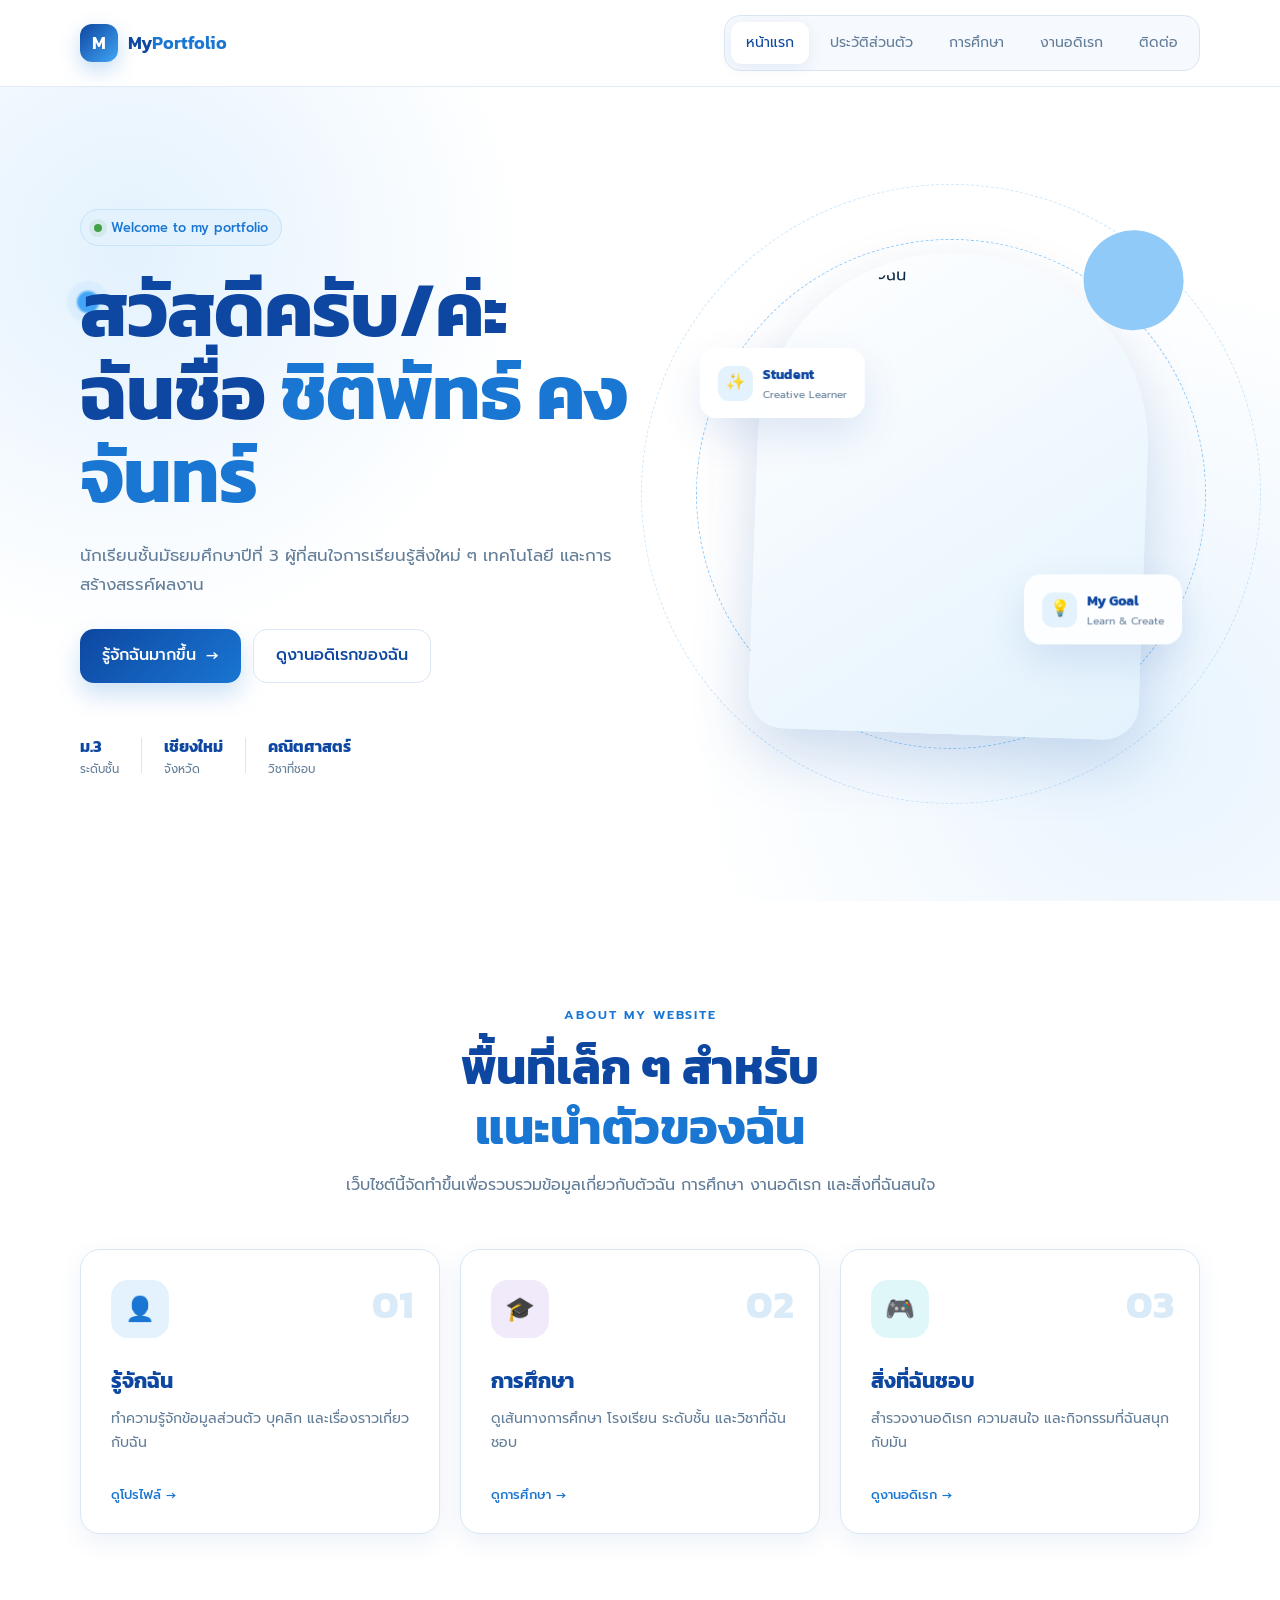
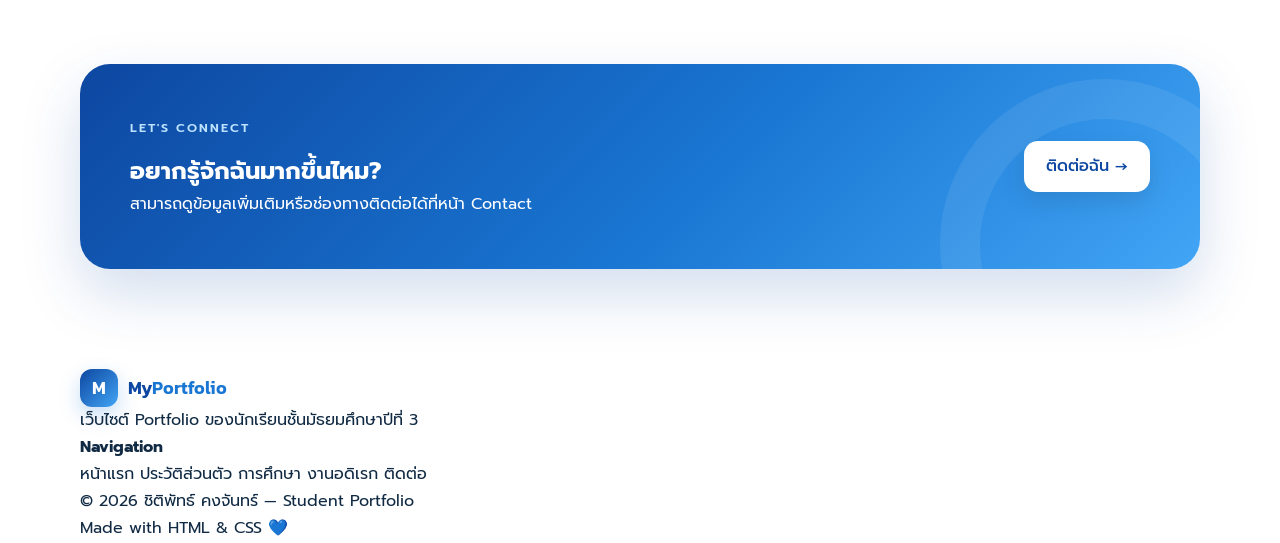
==== index.html @ 9b111a06 "Remove brackets from Thai name and location" ====
<!DOCTYPE html>
<html lang="th">
<head>
    <meta charset="UTF-8">
    <meta name="viewport" content="width=device-width, initial-scale=1.0">
    <meta name="description" content="เว็บไซต์ Portfolio แนะนำตัวของนักเรียนชั้นมัธยมศึกษาปีที่ 3">
    <title>My Portfolio | หน้าแรก</title>

    <link rel="preconnect" href="https://fonts.googleapis.com">
    <link rel="preconnect" href="https://fonts.gstatic.com" crossorigin>
    <link href="https://fonts.googleapis.com/css2?family=Kanit:wght@300;400;500;600;700&family=Prompt:wght@300;400;500;600&display=swap" rel="stylesheet">

    <link rel="stylesheet" href="style.css">
</head>

<body>

    <header class="site-header">
        <nav class="navbar container">

            <a href="index.html" class="logo">
                <span class="logo-mark">M</span>
                <span>My<span>Portfolio</span></span>
            </a>

            <div class="nav-links">
                <a href="index.html" class="active">หน้าแรก</a>
                <a href="profile.html">ประวัติส่วนตัว</a>
                <a href="education.html">การศึกษา</a>
                <a href="hobby.html">งานอดิเรก</a>
                <a href="contact.html">ติดต่อ</a>
            </div>

        </nav>
    </header>


    <main>

        <section class="hero">
            <div class="hero-decoration circle-one"></div>
            <div class="hero-decoration circle-two"></div>
            <div class="hero-grid container">

                <div class="hero-content fade-up">

                    <div class="eyebrow">
                        <span class="status-dot"></span>
                        Welcome to my portfolio
                    </div>

                    <h1>
                        สวัสดีครับ/ค่ะ
                        <br>
                        ฉันชื่อ <span>ชิติพัทธ์ คงจันทร์</span>
                    </h1>

                    <p class="hero-description">
                        นักเรียนชั้นมัธยมศึกษาปีที่ 3
                        ผู้ที่สนใจการเรียนรู้สิ่งใหม่ ๆ
                        เทคโนโลยี และการสร้างสรรค์ผลงาน
                    </p>

                    <div class="hero-buttons">
                        <a href="profile.html" class="btn btn-primary">
                            รู้จักฉันมากขึ้น
                            <span>→</span>
                        </a>

                        <a href="hobby.html" class="btn btn-outline">
                            ดูงานอดิเรกของฉัน
                        </a>
                    </div>

                    <div class="hero-highlights">

                        <div class="highlight">
                            <strong>ม.3</strong>
                            <span>ระดับชั้น</span>
                        </div>

                        <div class="highlight-line"></div>

                        <div class="highlight">
                            <strong>เชียงใหม่</strong>
                            <span>จังหวัด</span>
                        </div>

                        <div class="highlight-line"></div>

                        <div class="highlight">
                            <strong>คณิตศาสตร์</strong>
                            <span>วิชาที่ชอบ</span>
                        </div>

                    </div>
                </div>


                <div class="hero-visual fade-up delay-one">

                    <div class="profile-orbit orbit-one"></div>
                    <div class="profile-orbit orbit-two"></div>

                    <div class="profile-frame">

                        <div class="image-decoration"></div>

                        <img
                            src="https://placehold.co/500x600/E3F2FD/0D47A1?text=PROFILE"
                            alt="รูปโปรไฟล์ของฉัน"
                            class="hero-image"
                        >

                        <div class="floating-card floating-card-top">
                            <span class="floating-icon">✨</span>
                            <div>
                                <strong>Student</strong>
                                <small>Creative Learner</small>
                            </div>
                        </div>

                        <div class="floating-card floating-card-bottom">
                            <span class="floating-icon">💡</span>
                            <div>
                                <strong>My Goal</strong>
                                <small>Learn & Create</small>
                            </div>
                        </div>

                    </div>
                </div>

            </div>
        </section>


        <section class="intro-section section-padding">

            <div class="container">

                <div class="section-heading centered">
                    <span class="section-label">ABOUT MY WEBSITE</span>
                    <h2>พื้นที่เล็ก ๆ สำหรับ<br><span>แนะนำตัวของฉัน</span></h2>
                    <p>
                        เว็บไซต์นี้จัดทำขึ้นเพื่อรวบรวมข้อมูลเกี่ยวกับตัวฉัน
                        การศึกษา งานอดิเรก และสิ่งที่ฉันสนใจ
                    </p>
                </div>

                <div class="feature-grid">

                    <a href="profile.html" class="feature-card">
                        <div class="feature-number">01</div>
                        <div class="feature-icon blue">👤</div>
                        <h3>รู้จักฉัน</h3>
                        <p>
                            ทำความรู้จักข้อมูลส่วนตัว
                            บุคลิก และเรื่องราวเกี่ยวกับฉัน
                        </p>
                        <span class="feature-link">ดูโปรไฟล์ →</span>
                    </a>

                    <a href="education.html" class="feature-card">
                        <div class="feature-number">02</div>
                        <div class="feature-icon purple">🎓</div>
                        <h3>การศึกษา</h3>
                        <p>
                            ดูเส้นทางการศึกษา โรงเรียน
                            ระดับชั้น และวิชาที่ฉันชอบ
                        </p>
                        <span class="feature-link">ดูการศึกษา →</span>
                    </a>

                    <a href="hobby.html" class="feature-card">
                        <div class="feature-number">03</div>
                        <div class="feature-icon cyan">🎮</div>
                        <h3>สิ่งที่ฉันชอบ</h3>
                        <p>
                            สำรวจงานอดิเรก ความสนใจ
                            และกิจกรรมที่ฉันสนุกกับมัน
                        </p>
                        <span class="feature-link">ดูงานอดิเรก →</span>
                    </a>

                </div>

            </div>
        </section>


        <section class="cta-section">

            <div class="container">

                <div class="cta-box">

                    <div>
                        <span class="section-label light-label">LET'S CONNECT</span>
                        <h2>อยากรู้จักฉันมากขึ้นไหม?</h2>
                        <p>
                            สามารถดูข้อมูลเพิ่มเติมหรือช่องทางติดต่อได้ที่หน้า Contact
                        </p>
                    </div>

                    <a href="contact.html" class="btn btn-white">
                        ติดต่อฉัน →
                    </a>

                </div>

            </div>

        </section>

    </main>


    <footer class="site-footer">

        <div class="container footer-content">

            <div class="footer-brand">
                <a href="index.html" class="logo footer-logo">
                    <span class="logo-mark">M</span>
                    <span>My<span>Portfolio</span></span>
                </a>

                <p>
                    เว็บไซต์ Portfolio ของนักเรียนชั้นมัธยมศึกษาปีที่ 3
                </p>
            </div>

            <div class="footer-links">
                <h4>Navigation</h4>
                <a href="index.html">หน้าแรก</a>
                <a href="profile.html">ประวัติส่วนตัว</a>
                <a href="education.html">การศึกษา</a>
                <a href="hobby.html">งานอดิเรก</a>
                <a href="contact.html">ติดต่อ</a>
            </div>

        </div>

        <div class="container footer-bottom">
            <p>© 2026 ชิติพัทธ์ คงจันทร์ — Student Portfolio</p>
            <p>Made with HTML & CSS 💙</p>
        </div>

    </footer>

</body>
</html>
---- style.css ----
/* =========================================================
   MY PORTFOLIO
   Modern Student Portfolio
   HTML5 + CSS3
========================================================= */


/* =========================================================
   1. VARIABLES
========================================================= */

:root {
    --primary-dark: #0D47A1;
    --primary: #1976D2;
    --primary-light: #42A5F5;
    --sky: #90CAF9;
    --light-blue: #E3F2FD;

    --white: #FFFFFF;
    --bg: #F7FAFE;
    --text: #102A43;
    --text-light: #627D98;
    --border: #D9E7F5;

    --purple: #7E57C2;
    --cyan: #00ACC1;
    --green: #43A047;
    --orange: #FB8C00;
    --pink: #EC407A;

    --shadow-sm: 0 8px 24px rgba(13, 71, 161, 0.08);
    --shadow-md: 0 16px 40px rgba(13, 71, 161, 0.12);
    --shadow-lg: 0 25px 60px rgba(13, 71, 161, 0.18);

    --radius-sm: 12px;
    --radius-md: 20px;
    --radius-lg: 30px;

    --transition: 0.3s ease;
}


/* =========================================================
   2. RESET
========================================================= */

* {
    margin: 0;
    padding: 0;
    box-sizing: border-box;
}

html {
    scroll-behavior: smooth;
}

body {
    font-family: "Prompt", sans-serif;
    color: var(--text);
    background: var(--white);
    line-height: 1.7;
    overflow-x: hidden;
}

img {
    max-width: 100%;
    display: block;
}

a {
    text-decoration: none;
    color: inherit;
}

button,
a {
    -webkit-tap-highlight-color: transparent;
}


/* =========================================================
   3. GENERAL
========================================================= */

.container {
    width: min(1120px, calc(100% - 40px));
    margin: 0 auto;
}

.section-padding {
    padding: 100px 0;
}

.light-bg {
    background: var(--bg);
}

.section-heading {
    margin-bottom: 50px;
}

.section-heading.centered {
    text-align: center;
    max-width: 700px;
    margin-left: auto;
    margin-right: auto;
}

.section-label {
    display: inline-block;
    color: var(--primary);
    font-size: 0.78rem;
    font-weight: 600;
    letter-spacing: 2px;
    margin-bottom: 12px;
}

.light-label {
    color: #BDE3FF;
}

.section-heading h2,
.about-section h2,
.favorite-content h2 {
    font-family: "Kanit", sans-serif;
    font-size: clamp(2rem, 4vw, 3rem);
    line-height: 1.25;
    color: var(--primary-dark);
}

.section-heading h2 span,
.about-section h2 span,
.favorite-content h2 span {
    color: var(--primary);
}

.section-heading p {
    color: var(--text-light);
    margin-top: 15px;
}


/* =========================================================
   4. NAVIGATION
========================================================= */

.site-header {
    position: sticky;
    top: 0;
    z-index: 1000;
    padding: 14px 0;
    background: rgba(255, 255, 255, 0.88);
    backdrop-filter: blur(18px);
    -webkit-backdrop-filter: blur(18px);
    border-bottom: 1px solid rgba(217, 231, 245, 0.8);
}

.navbar {
    min-height: 58px;
    display: flex;
    align-items: center;
    justify-content: space-between;
    gap: 30px;
}

.logo {
    display: flex;
    align-items: center;
    gap: 10px;
    font-family: "Kanit", sans-serif;
    font-weight: 600;
    font-size: 1.15rem;
    color: var(--primary-dark);
    white-space: nowrap;
}

.logo > span:last-child > span {
    color: var(--primary);
}

.logo-mark {
    width: 38px;
    height: 38px;
    border-radius: 12px;
    display: grid;
    place-items: center;
    color: var(--white);
    background: linear-gradient(135deg, var(--primary-dark), var(--primary-light));
    box-shadow: 0 8px 20px rgba(25, 118, 210, 0.25);
}

.nav-links {
    display: flex;
    align-items: center;
    gap: 6px;
    padding: 6px;
    background: rgba(245, 249, 253, 0.9);
    border: 1px solid var(--border);
    border-radius: 16px;
}

.nav-links a {
    padding: 9px 15px;
    border-radius: 11px;
    color: var(--text-light);
    font-size: 0.88rem;
    transition: var(--transition);
}

.nav-links a:hover,
.nav-links a.active {
    color: var(--primary-dark);
    background: var(--white);
    box-shadow: 0 4px 15px rgba(13, 71, 161, 0.08);
}


/* =========================================================
   5. BUTTONS
========================================================= */

.btn {
    min-height: 50px;
    padding: 12px 22px;
    display: inline-flex;
    align-items: center;
    justify-content: center;
    gap: 10px;
    border-radius: 14px;
    font-family: "Prompt", sans-serif;
    font-weight: 500;
    transition: var(--transition);
    cursor: pointer;
}

.btn-primary {
    color: var(--white);
    background: linear-gradient(135deg, var(--primary-dark), var(--primary));
    box-shadow: 0 12px 25px rgba(25, 118, 210, 0.22);
}

.btn-primary:hover {
    transform: translateY(-3px);
    box-shadow: 0 17px 30px rgba(25, 118, 210, 0.3);
}

.btn-outline {
    color: var(--primary-dark);
    border: 1px solid var(--border);
    background: var(--white);
}

.btn-outline:hover {
    color: var(--white);
    border-color: var(--primary);
    background: var(--primary);
    transform: translateY(-3px);
}

.btn-white {
    color: var(--primary-dark);
    background: var(--white);
    box-shadow: 0 10px 25px rgba(0, 0, 0, 0.1);
}

.btn-white:hover {
    transform: translateY(-3px);
    box-shadow: 0 15px 30px rgba(0, 0, 0, 0.15);
}


/* =========================================================
   6. HERO
========================================================= */

.hero {
    min-height: calc(100vh - 86px);
    position: relative;
    display: flex;
    align-items: center;
    overflow: hidden;
    background:
        radial-gradient(circle at 10% 20%, rgba(144, 202, 249, 0.25), transparent 30%),
        radial-gradient(circle at 90% 80%, rgba(66, 165, 245, 0.12), transparent 35%),
        var(--white);
}

.hero-grid {
    position: relative;
    z-index: 2;
    display: grid;
    grid-template-columns: 1.05fr 0.95fr;
    align-items: center;
    gap: 70px;
    padding: 80px 0;
}

.eyebrow {
    width: fit-content;
    display: flex;
    align-items: center;
    gap: 9px;
    padding: 7px 13px;
    margin-bottom: 22px;
    color: var(--primary);
    background: var(--light-blue);
    border: 1px solid #C7E4FA;
    border-radius: 30px;
    font-size: 0.8rem;
    font-weight: 500;
}

.status-dot {
    width: 8px;
    height: 8px;
    border-radius: 50%;
    background: #43A047;
    box-shadow: 0 0 0 5px rgba(67, 160, 71, 0.1);
}

.hero h1 {
    font-family: "Kanit", sans-serif;
    font-size: clamp(3rem, 6vw, 5.2rem);
    line-height: 1.08;
    color: var(--primary-dark);
    letter-spacing: -1px;
}

.hero h1 span {
    color: var(--primary);
}

.hero-description {
    max-width: 590px;
    margin: 25px 0 30px;
    color: var(--text-light);
    font-size: 1.05rem;
}

.hero-buttons {
    display: flex;
    flex-wrap: wrap;
    gap: 12px;
}

.hero-highlights {
    display: flex;
    align-items: center;
    gap: 22px;
    margin-top: 50px;
}

.highlight {
    display: flex;
    flex-direction: column;
}

.highlight strong {
    color: var(--primary-dark);
    font-family: "Kanit", sans-serif;
    font-size: 1rem;
}

.highlight span {
    color: var(--text-light);
    font-size: 0.72rem;
}

.highlight-line {
    width: 1px;
    height: 35px;
    background: var(--border);
}


/* Hero image */

.hero-visual {
    position: relative;
    display: flex;
    justify-content: center;
    min-height: 570px;
    align-items: center;
}

.profile-frame {
    width: min(390px, 80%);
    height: 480px;
    position: relative;
    z-index: 3;
    padding: 10px;
    border-radius: 190px 190px 35px 35px;
    background: linear-gradient(145deg, #FFFFFF, #E3F2FD);
    box-shadow: var(--shadow-lg);
    transform: rotate(2deg);
}

.hero-image {
    width: 100%;
    height: 100%;
    object-fit: cover;
    border-radius: 180px 180px 28px 28px;
}

.image-decoration {
    position: absolute;
    width: 100px;
    height: 100px;
    right: -30px;
    top: -30px;
    z-index: -1;
    border-radius: 50%;
    background: var(--sky);
}

.profile-orbit {
    position: absolute;
    border: 1px dashed #90CAF9;
    border-radius: 50%;
}

.orbit-one {
    width: 510px;
    height: 510px;
}

.orbit-two {
    width: 620px;
    height: 620px;
    border-color: rgba(144, 202, 249, 0.45);
}

.floating-card {
    position: absolute;
    z-index: 5;
    display: flex;
    align-items: center;
    gap: 10px;
    padding: 13px 17px;
    border: 1px solid rgba(255, 255, 255, 0.8);
    border-radius: 17px;
    background: rgba(255, 255, 255, 0.9);
    backdrop-filter: blur(15px);
    box-shadow: var(--shadow-md);
    transform: rotate(-2deg);
}

.floating-card strong,
.floating-card small {
    display: block;
}

.floating-card strong {
    color: var(--primary-dark);
    font-family: "Kanit", sans-serif;
    font-size: 0.9rem;
}

.floating-card small {
    color: var(--text-light);
    font-size: 0.65rem;
}

.floating-icon {
    width: 35px;
    height: 35px;
    display: grid;
    place-items: center;
    border-radius: 11px;
    background: var(--light-blue);
}

.floating-card-top {
    left: -60px;
    top: 100px;
}

.floating-card-bottom {
    right: -40px;
    bottom: 95px;
}

.hero-decoration {
    position: absolute;
    border-radius: 50%;
    filter: blur(1px);
}

.circle-one {
    width: 22px;
    height: 22px;
    background: var(--primary-light);
    left: 6%;
    top: 25%;
    box-shadow: 0 0 0 10px rgba(66, 165, 245, 0.08);
}

.circle-two {
    width: 14px;
    height: 14px;
    background: var(--sky);
    right: 8%;
    top: 22%;
}


/* =========================================================
   7. FEATURE SECTION
========================================================= */

.feature-grid {
    display: grid;
    grid-template-columns: repeat(3, 1fr);
    gap: 20px;
}

.feature-card {
    position: relative;
    min-height: 285px;
    padding: 30px;
    overflow: hidden;
    border: 1px solid var(--border);
    border-radius: var(--radius-md);
    background: var(--white);
    box-shadow: var(--shadow-sm);
    transition: var(--transition);
}

.feature-card:hover {
    transform: translateY(-8px);
    border-color: #B8D8F3;
    box-shadow: var(--shadow-md);
}

.feature-number {
    position: absolute;
    right: 25px;
    top: 20px;
    color: #D9EAF8;
    font-family: "Kanit", sans-serif;
    font-size: 2.5rem;
    font-weight: 700;
}

.feature-icon {
    width: 58px;
    height: 58px;
    display: grid;
    place-items: center;
    margin-bottom: 25px;
    border-radius: 17px;
    font-size: 1.5rem;
}

.feature-icon.blue {
    background: #E3F2FD;
}

.feature-icon.purple {
    background: #F0EAFB;
}

.feature-icon.cyan {
    background: #E0F7FA;
}

.feature-card h3 {
    margin-bottom: 8px;
    color: var(--primary-dark);
    font-family: "Kanit", sans-serif;
    font-size: 1.3rem;
}

.feature-card p {
    color: var(--text-light);
    font-size: 0.88rem;
}

.feature-link {
    position: absolute;
    bottom: 28px;
    color: var(--primary);
    font-size: 0.8rem;
    font-weight: 500;
}


/* =========================================================
   8. CTA
========================================================= */

.cta-section {
    padding: 30px 0 100px;
}

.cta-box {
    position: relative;
    overflow: hidden;
    display: flex;
    align-items: center;
    justify-content: space-between;
    gap: 30px;
    padding: 50px;
    border-radius: var(--radius-lg);
    color: var(--white);
    background: linear-gradient(135deg, #0D47A1, #1976D2 55%, #42A5F5);
    box-shadow: var(--shadow-lg);
}

.cta-box::after {
    content: "";
    position: absolute;
    width: 250px;
    height: 250px;
    right: -70px;
    bottom: -140px;
    border: 40px solid rgba(255, 255, 255, 0.08);
    border-radius: 50%;
}

.cta-box h2 {
    position: relative;
    z-index: 2;
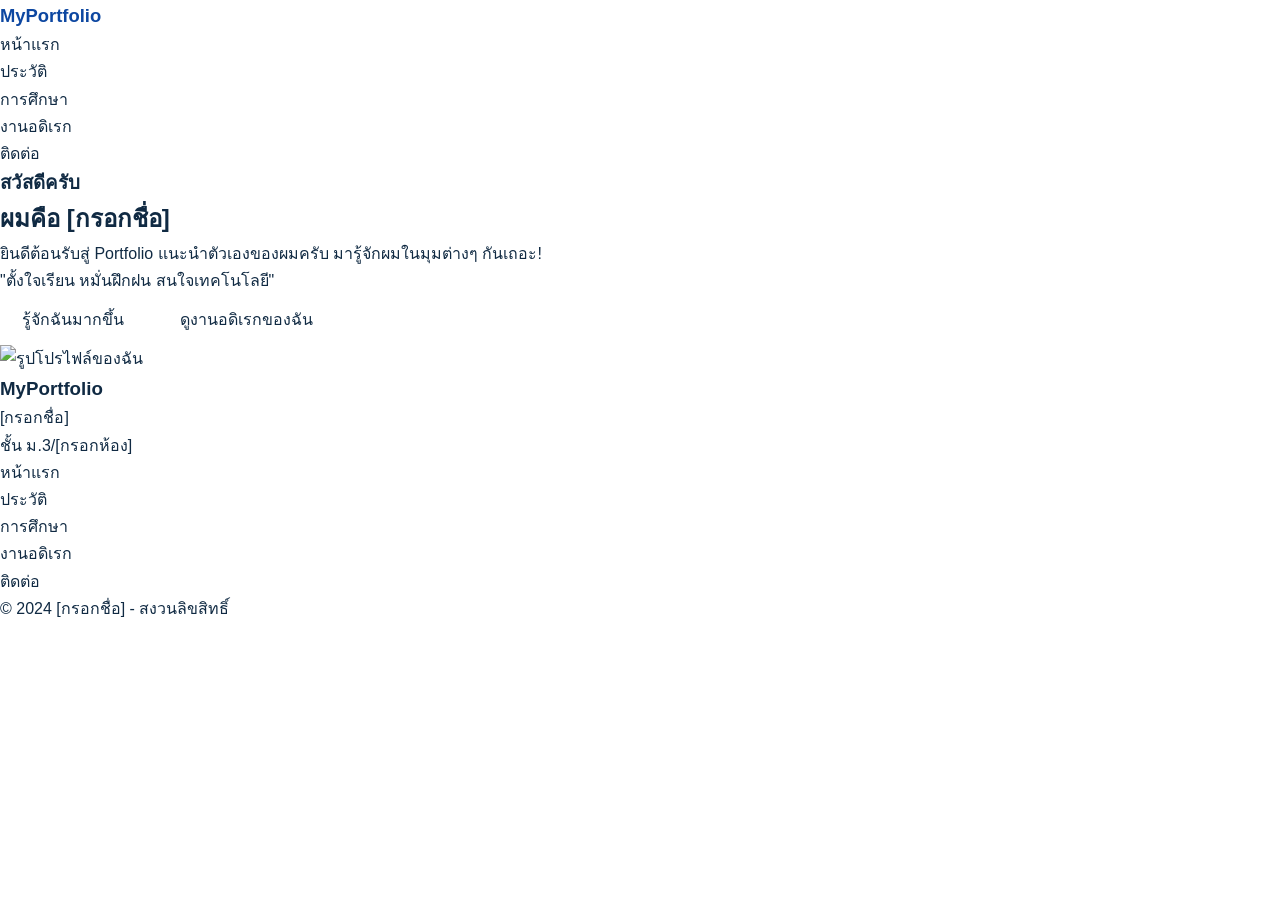
==== commit a8ab2ff5: "Update index.html" ====
--- a/index.html
+++ b/index.html
@@ -3,250 +3,67 @@
 <head>
     <meta charset="UTF-8">
     <meta name="viewport" content="width=device-width, initial-scale=1.0">
-    <meta name="description" content="เว็บไซต์ Portfolio แนะนำตัวของนักเรียนชั้นมัธยมศึกษาปีที่ 3">
-    <title>My Portfolio | หน้าแรก</title>
-
-    <link rel="preconnect" href="https://fonts.googleapis.com">
-    <link rel="preconnect" href="https://fonts.gstatic.com" crossorigin>
-    <link href="https://fonts.googleapis.com/css2?family=Kanit:wght@300;400;500;600;700&family=Prompt:wght@300;400;500;600&display=swap" rel="stylesheet">
-
+    <title>ยินดีต้อนรับ - Portfolio ของฉัน</title>
     <link rel="stylesheet" href="style.css">
+    <!-- Google Fonts for Modern Typography -->
+    <link href="[https://fonts.googleapis.com/css2?family=Kanit:wght@300;400;500;700&display=swap](https://fonts.googleapis.com/css2?family=Kanit:wght@300;400;500;700&display=swap)" rel="stylesheet">
 </head>
-
 <body>
 
-    <header class="site-header">
-        <nav class="navbar container">
-
-            <a href="index.html" class="logo">
-                <span class="logo-mark">M</span>
-                <span>My<span>Portfolio</span></span>
-            </a>
-
-            <div class="nav-links">
-                <a href="index.html" class="active">หน้าแรก</a>
-                <a href="profile.html">ประวัติส่วนตัว</a>
-                <a href="education.html">การศึกษา</a>
-                <a href="hobby.html">งานอดิเรก</a>
-                <a href="contact.html">ติดต่อ</a>
-            </div>
-
+    <header>
+        <nav class="sticky-nav">
+            <a href="index.html" class="logo">MyPortfolio</a>
+            <ul>
+                <li><a href="index.html" class="active">หน้าแรก</a></li>
+                <li><a href="profile.html">ประวัติ</a></li>
+                <li><a href="education.html">การศึกษา</a></li>
+                <li><a href="hobby.html">งานอดิเรก</a></li>
+                <li><a href="contact.html">ติดต่อ</a></li>
+            </ul>
         </nav>
     </header>
 
-
     <main>
-
-        <section class="hero">
-            <div class="hero-decoration circle-one"></div>
-            <div class="hero-decoration circle-two"></div>
-            <div class="hero-grid container">
-
-                <div class="hero-content fade-up">
-
-                    <div class="eyebrow">
-                        <span class="status-dot"></span>
-                        Welcome to my portfolio
-                    </div>
-
-                    <h1>
-                        สวัสดีครับ/ค่ะ
-                        <br>
-                        ฉันชื่อ <span>ชิติพัทธ์ คงจันทร์</span>
-                    </h1>
-
-                    <p class="hero-description">
-                        นักเรียนชั้นมัธยมศึกษาปีที่ 3
-                        ผู้ที่สนใจการเรียนรู้สิ่งใหม่ ๆ
-                        เทคโนโลยี และการสร้างสรรค์ผลงาน
-                    </p>
-
+        <section class="hero-section">
+            <div class="hero-container">
+                <div class="hero-content">
+                    <h3>สวัสดีครับ</h3>
+                    <h1>ผมคือ [กรอกชื่อ]</h1>
+                    <p class="hero-intro">ยินดีต้อนรับสู่ Portfolio แนะนำตัวเองของผมครับ มารู้จักผมในมุมต่างๆ กันเถอะ!</p>
+                    <p class="hero-snippet">"ตั้งใจเรียน หมั่นฝึกฝน สนใจเทคโนโลยี"</p>
                     <div class="hero-buttons">
-                        <a href="profile.html" class="btn btn-primary">
-                            รู้จักฉันมากขึ้น
-                            <span>→</span>
-                        </a>
-
-                        <a href="hobby.html" class="btn btn-outline">
-                            ดูงานอดิเรกของฉัน
-                        </a>
-                    </div>
-
-                    <div class="hero-highlights">
-
-                        <div class="highlight">
-                            <strong>ม.3</strong>
-                            <span>ระดับชั้น</span>
-                        </div>
-
-                        <div class="highlight-line"></div>
-
-                        <div class="highlight">
-                            <strong>เชียงใหม่</strong>
-                            <span>จังหวัด</span>
-                        </div>
-
-                        <div class="highlight-line"></div>
-
-                        <div class="highlight">
-                            <strong>คณิตศาสตร์</strong>
-                            <span>วิชาที่ชอบ</span>
-                        </div>
-
+                        <a href="profile.html" class="btn primary-btn">รู้จักฉันมากขึ้น</a>
+                        <a href="hobby.html" class="btn secondary-btn">ดูงานอดิเรกของฉัน</a>
                     </div>
                 </div>
-
-
-                <div class="hero-visual fade-up delay-one">
-
-                    <div class="profile-orbit orbit-one"></div>
-                    <div class="profile-orbit orbit-two"></div>
-
-                    <div class="profile-frame">
-
-                        <div class="image-decoration"></div>
-
-                        <img
-                            src="https://placehold.co/500x600/E3F2FD/0D47A1?text=PROFILE"
-                            alt="รูปโปรไฟล์ของฉัน"
-                            class="hero-image"
-                        >
-
-                        <div class="floating-card floating-card-top">
-                            <span class="floating-icon">✨</span>
-                            <div>
-                                <strong>Student</strong>
-                                <small>Creative Learner</small>
-                            </div>
-                        </div>
-
-                        <div class="floating-card floating-card-bottom">
-                            <span class="floating-icon">💡</span>
-                            <div>
-                                <strong>My Goal</strong>
-                                <small>Learn & Create</small>
-                            </div>
-                        </div>
-
-                    </div>
+                <div class="hero-image-wrapper">
+                    <img src="[https://placehold.co/400x500/1976D2/FFFFFF?text=](https://placehold.co/400x500/1976D2/FFFFFF?text=)[รูประบบจำลอง]" alt="รูปโปรไฟล์ของฉัน">
+                    <div class="image-bg-circles"></div>
                 </div>
-
             </div>
         </section>
-
-
-        <section class="intro-section section-padding">
-
-            <div class="container">
-
-                <div class="section-heading centered">
-                    <span class="section-label">ABOUT MY WEBSITE</span>
-                    <h2>พื้นที่เล็ก ๆ สำหรับ<br><span>แนะนำตัวของฉัน</span></h2>
-                    <p>
-                        เว็บไซต์นี้จัดทำขึ้นเพื่อรวบรวมข้อมูลเกี่ยวกับตัวฉัน
-                        การศึกษา งานอดิเรก และสิ่งที่ฉันสนใจ
-                    </p>
-                </div>
-
-                <div class="feature-grid">
-
-                    <a href="profile.html" class="feature-card">
-                        <div class="feature-number">01</div>
-                        <div class="feature-icon blue">👤</div>
-                        <h3>รู้จักฉัน</h3>
-                        <p>
-                            ทำความรู้จักข้อมูลส่วนตัว
-                            บุคลิก และเรื่องราวเกี่ยวกับฉัน
-                        </p>
-                        <span class="feature-link">ดูโปรไฟล์ →</span>
-                    </a>
-
-                    <a href="education.html" class="feature-card">
-                        <div class="feature-number">02</div>
-                        <div class="feature-icon purple">🎓</div>
-                        <h3>การศึกษา</h3>
-                        <p>
-                            ดูเส้นทางการศึกษา โรงเรียน
-                            ระดับชั้น และวิชาที่ฉันชอบ
-                        </p>
-                        <span class="feature-link">ดูการศึกษา →</span>
-                    </a>
-
-                    <a href="hobby.html" class="feature-card">
-                        <div class="feature-number">03</div>
-                        <div class="feature-icon cyan">🎮</div>
-                        <h3>สิ่งที่ฉันชอบ</h3>
-                        <p>
-                            สำรวจงานอดิเรก ความสนใจ
-                            และกิจกรรมที่ฉันสนุกกับมัน
-                        </p>
-                        <span class="feature-link">ดูงานอดิเรก →</span>
-                    </a>
-
-                </div>
-
-            </div>
-        </section>
-
-
-        <section class="cta-section">
-
-            <div class="container">
-
-                <div class="cta-box">
-
-                    <div>
-                        <span class="section-label light-label">LET'S CONNECT</span>
-                        <h2>อยากรู้จักฉันมากขึ้นไหม?</h2>
-                        <p>
-                            สามารถดูข้อมูลเพิ่มเติมหรือช่องทางติดต่อได้ที่หน้า Contact
-                        </p>
-                    </div>
-
-                    <a href="contact.html" class="btn btn-white">
-                        ติดต่อฉัน →
-                    </a>
-
-                </div>
-
-            </div>
-
-        </section>
-
     </main>
 
-
-    <footer class="site-footer">
-
-        <div class="container footer-content">
-
-            <div class="footer-brand">
-                <a href="index.html" class="logo footer-logo">
-                    <span class="logo-mark">M</span>
-                    <span>My<span>Portfolio</span></span>
-                </a>
-
-                <p>
-                    เว็บไซต์ Portfolio ของนักเรียนชั้นมัธยมศึกษาปีที่ 3
-                </p>
+    <footer>
+        <div class="footer-container">
+            <div class="footer-info">
+                <h3>MyPortfolio</h3>
+                <p>[กรอกชื่อ]</p>
+                <p>ชั้น ม.3/[กรอกห้อง]</p>
             </div>
-
             <div class="footer-links">
-                <h4>Navigation</h4>
-                <a href="index.html">หน้าแรก</a>
-                <a href="profile.html">ประวัติส่วนตัว</a>
-                <a href="education.html">การศึกษา</a>
-                <a href="hobby.html">งานอดิเรก</a>
-                <a href="contact.html">ติดต่อ</a>
+                <ul>
+                    <li><a href="index.html">หน้าแรก</a></li>
+                    <li><a href="profile.html">ประวัติ</a></li>
+                    <li><a href="education.html">การศึกษา</a></li>
+                    <li><a href="hobby.html">งานอดิเรก</a></li>
+                    <li><a href="contact.html">ติดต่อ</a></li>
+                </ul>
             </div>
-
         </div>
-
-        <div class="container footer-bottom">
-            <p>© 2026 ชิติพัทธ์ คงจันทร์ — Student Portfolio</p>
-            <p>Made with HTML & CSS 💙</p>
+        <div class="footer-copyright">
+            &copy; 2024 [กรอกชื่อ] - สงวนลิขสิทธิ์
         </div>
-
     </footer>
 
 </body>
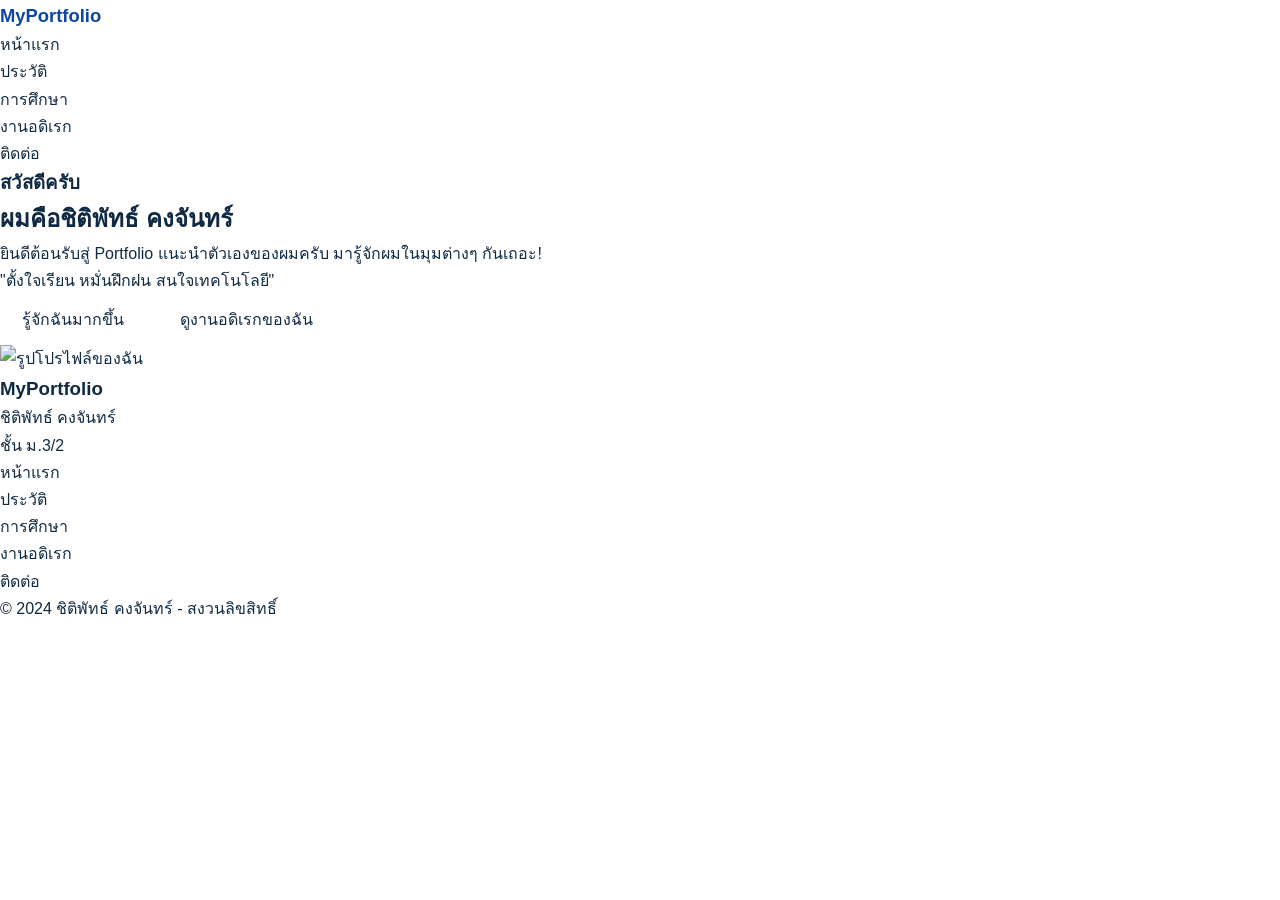
==== commit 129522f7: "Replace placeholder name with actual name Updated personal information in the hero section and foote" ====
--- a/index.html
+++ b/index.html
@@ -28,7 +28,7 @@
             <div class="hero-container">
                 <div class="hero-content">
                     <h3>สวัสดีครับ</h3>
-                    <h1>ผมคือ [กรอกชื่อ]</h1>
+                    <h1>ผมคือชิติพัทธ์ คงจันทร์</h1>
                     <p class="hero-intro">ยินดีต้อนรับสู่ Portfolio แนะนำตัวเองของผมครับ มารู้จักผมในมุมต่างๆ กันเถอะ!</p>
                     <p class="hero-snippet">"ตั้งใจเรียน หมั่นฝึกฝน สนใจเทคโนโลยี"</p>
                     <div class="hero-buttons">
@@ -48,8 +48,8 @@
         <div class="footer-container">
             <div class="footer-info">
                 <h3>MyPortfolio</h3>
-                <p>[กรอกชื่อ]</p>
-                <p>ชั้น ม.3/[กรอกห้อง]</p>
+                <p>ชิติพัทธ์ คงจันทร์</p>
+                <p>ชั้น ม.3/2</p>
             </div>
             <div class="footer-links">
                 <ul>
@@ -62,7 +62,7 @@
             </div>
         </div>
         <div class="footer-copyright">
-            &copy; 2024 [กรอกชื่อ] - สงวนลิขสิทธิ์
+            &copy; 2024 ชิติพัทธ์ คงจันทร์ - สงวนลิขสิทธิ์
         </div>
     </footer>
 
